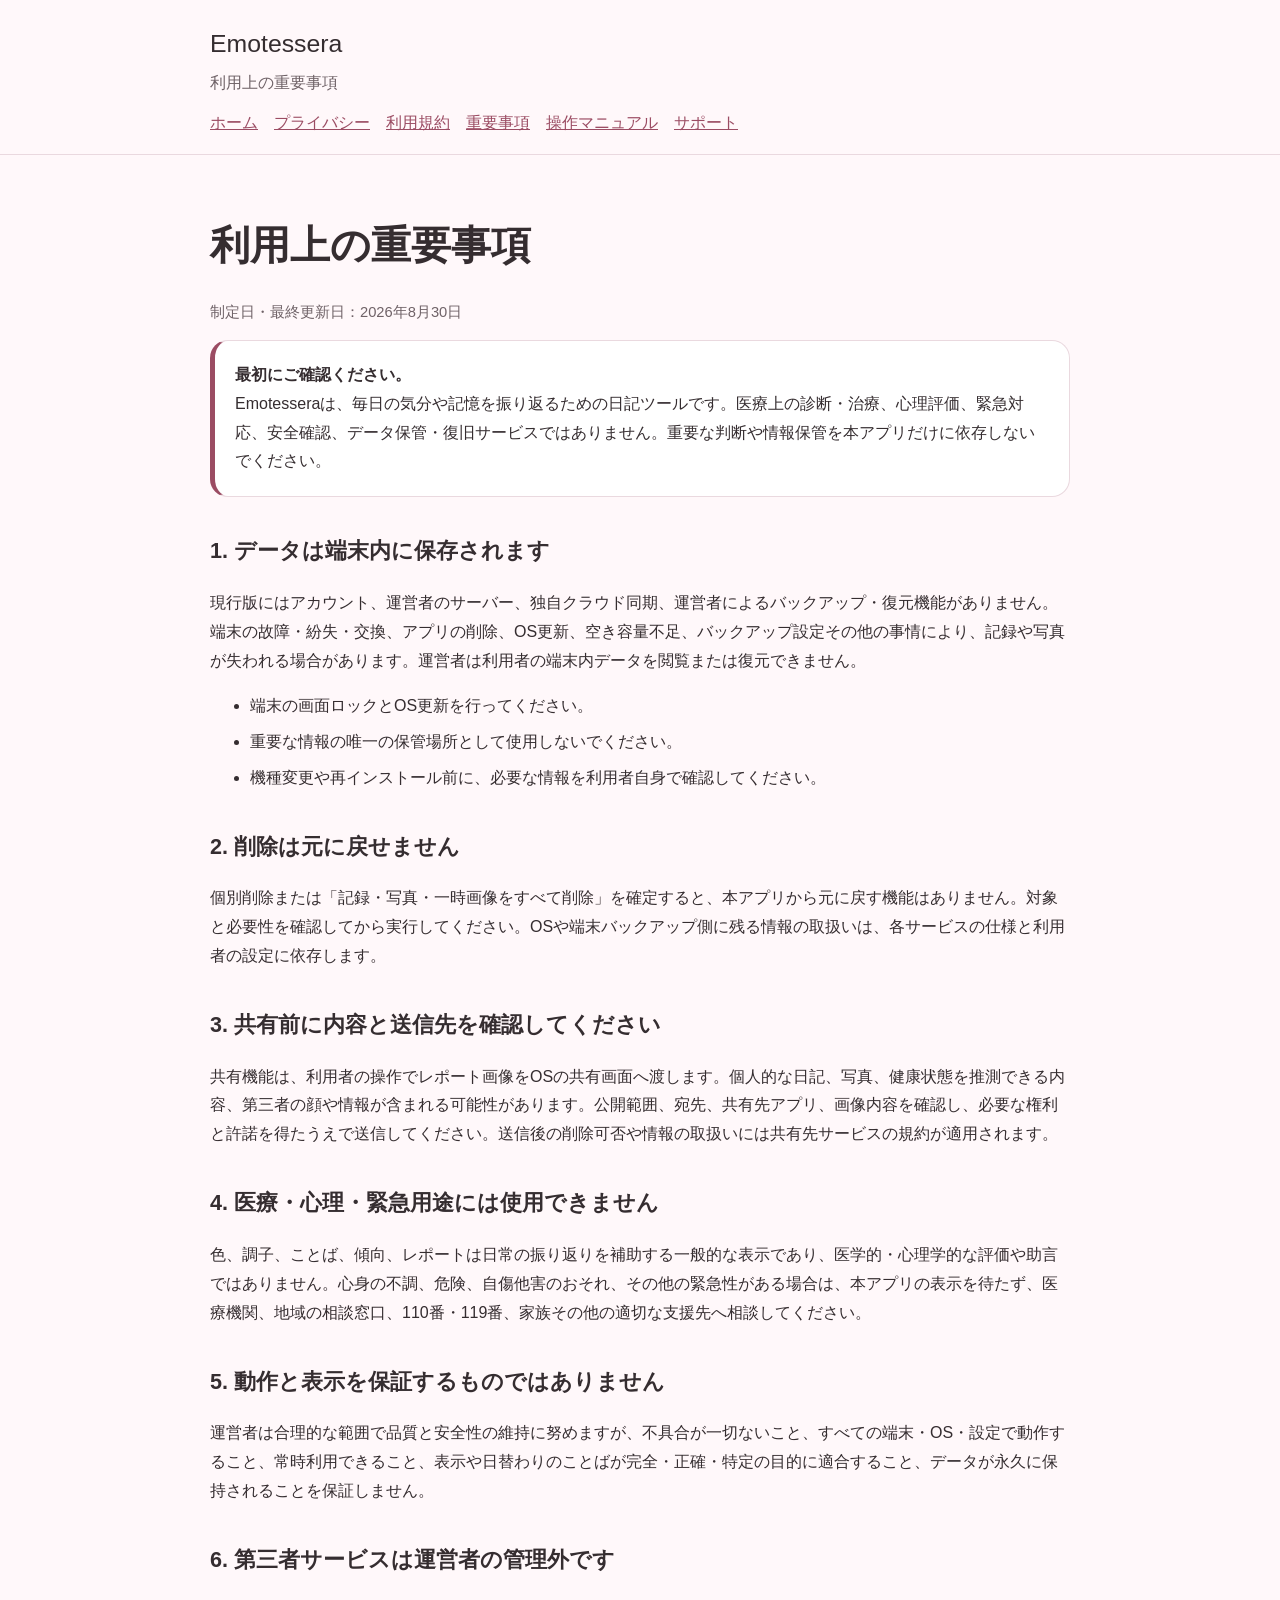
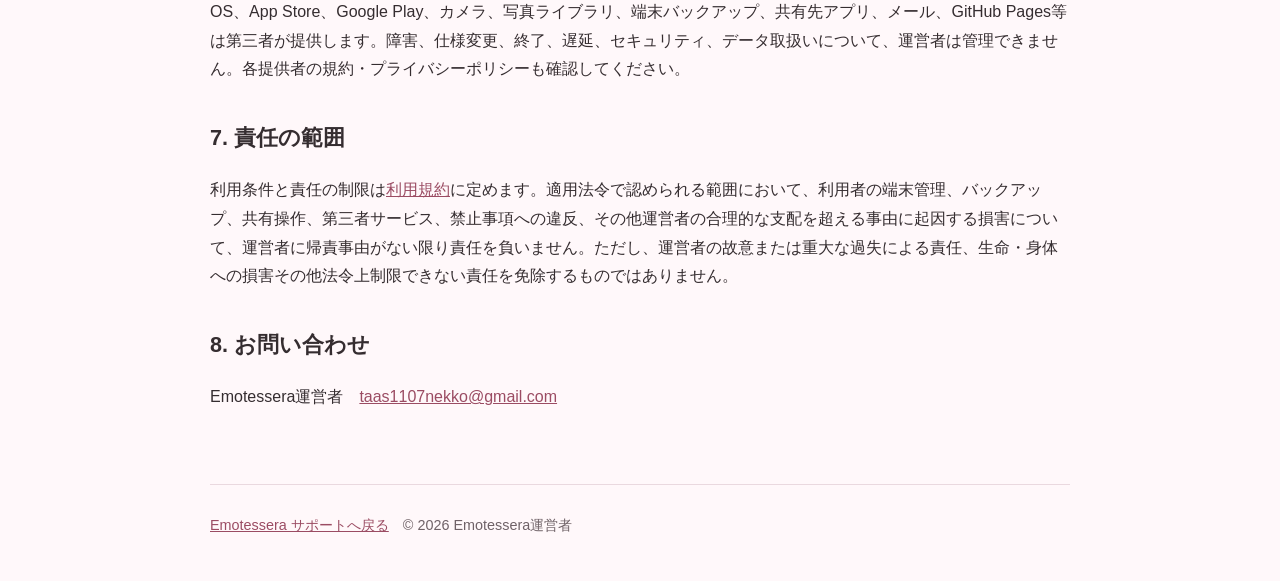
==== disclaimer.html @ ff627690 "docs: add important usage notices" ====
<!doctype html>
<html lang="ja">
<head><meta charset="utf-8"><meta name="viewport" content="width=device-width, initial-scale=1"><meta name="description" content="Emotessera 利用上の重要事項"><title>重要事項 | Emotessera</title><link rel="stylesheet" href="styles.css"></head>
<body>
  <header><div class="header-inner"><p class="brand">Emotessera</p><p class="tagline">利用上の重要事項</p><nav aria-label="主要メニュー"><a href="index.html">ホーム</a><a href="privacy.html">プライバシー</a><a href="terms.html">利用規約</a><a href="disclaimer.html">重要事項</a><a href="manual.html">操作マニュアル</a><a href="support.html">サポート</a></nav></div></header>
  <main>
    <h1>利用上の重要事項</h1><p class="meta">制定日・最終更新日：2026年8月30日</p>
    <div class="notice"><strong>最初にご確認ください。</strong><br>Emotesseraは、毎日の気分や記憶を振り返るための日記ツールです。医療上の診断・治療、心理評価、緊急対応、安全確認、データ保管・復旧サービスではありません。重要な判断や情報保管を本アプリだけに依存しないでください。</div>

    <h2>1. データは端末内に保存されます</h2>
    <p>現行版にはアカウント、運営者のサーバー、独自クラウド同期、運営者によるバックアップ・復元機能がありません。端末の故障・紛失・交換、アプリの削除、OS更新、空き容量不足、バックアップ設定その他の事情により、記録や写真が失われる場合があります。運営者は利用者の端末内データを閲覧または復元できません。</p>
    <ul><li>端末の画面ロックとOS更新を行ってください。</li><li>重要な情報の唯一の保管場所として使用しないでください。</li><li>機種変更や再インストール前に、必要な情報を利用者自身で確認してください。</li></ul>

    <h2>2. 削除は元に戻せません</h2>
    <p>個別削除または「記録・写真・一時画像をすべて削除」を確定すると、本アプリから元に戻す機能はありません。対象と必要性を確認してから実行してください。OSや端末バックアップ側に残る情報の取扱いは、各サービスの仕様と利用者の設定に依存します。</p>

    <h2>3. 共有前に内容と送信先を確認してください</h2>
    <p>共有機能は、利用者の操作でレポート画像をOSの共有画面へ渡します。個人的な日記、写真、健康状態を推測できる内容、第三者の顔や情報が含まれる可能性があります。公開範囲、宛先、共有先アプリ、画像内容を確認し、必要な権利と許諾を得たうえで送信してください。送信後の削除可否や情報の取扱いには共有先サービスの規約が適用されます。</p>

    <h2>4. 医療・心理・緊急用途には使用できません</h2>
    <p>色、調子、ことば、傾向、レポートは日常の振り返りを補助する一般的な表示であり、医学的・心理学的な評価や助言ではありません。心身の不調、危険、自傷他害のおそれ、その他の緊急性がある場合は、本アプリの表示を待たず、医療機関、地域の相談窓口、110番・119番、家族その他の適切な支援先へ相談してください。</p>

    <h2>5. 動作と表示を保証するものではありません</h2>
    <p>運営者は合理的な範囲で品質と安全性の維持に努めますが、不具合が一切ないこと、すべての端末・OS・設定で動作すること、常時利用できること、表示や日替わりのことばが完全・正確・特定の目的に適合すること、データが永久に保持されることを保証しません。</p>

    <h2>6. 第三者サービスは運営者の管理外です</h2>
    <p>OS、App Store、Google Play、カメラ、写真ライブラリ、端末バックアップ、共有先アプリ、メール、GitHub Pages等は第三者が提供します。障害、仕様変更、終了、遅延、セキュリティ、データ取扱いについて、運営者は管理できません。各提供者の規約・プライバシーポリシーも確認してください。</p>

    <h2>7. 責任の範囲</h2>
    <p>利用条件と責任の制限は<a href="terms.html">利用規約</a>に定めます。適用法令で認められる範囲において、利用者の端末管理、バックアップ、共有操作、第三者サービス、禁止事項への違反、その他運営者の合理的な支配を超える事由に起因する損害について、運営者に帰責事由がない限り責任を負いません。ただし、運営者の故意または重大な過失による責任、生命・身体への損害その他法令上制限できない責任を免除するものではありません。</p>

    <h2>8. お問い合わせ</h2>
    <p>Emotessera運営者　<a href="mailto:taas1107nekko@gmail.com?subject=Emotessera%E9%87%8D%E8%A6%81%E4%BA%8B%E9%A0%85%E3%81%AE%E3%81%8A%E5%95%8F%E3%81%84%E5%90%88%E3%82%8F%E3%81%9B">taas1107nekko@gmail.com</a></p>
  </main>
  <footer><a href="index.html">Emotessera サポートへ戻る</a>　© 2026 Emotessera運営者</footer>
</body></html>
---- styles.css ----
:root {
  color-scheme: light;
  --background: #fff8fa;
  --surface: #ffffff;
  --primary: #9b4c63;
  --primary-soft: #f9dce5;
  --text: #352d30;
  --muted: #6f6267;
  --border: #ead9df;
}

* { box-sizing: border-box; }

body {
  margin: 0;
  background: var(--background);
  color: var(--text);
  font-family: -apple-system, BlinkMacSystemFont, "Hiragino Sans", "Noto Sans JP", sans-serif;
  line-height: 1.8;
}

header {
  border-bottom: 1px solid var(--border);
  background: rgba(255, 248, 250, 0.96);
}

.header-inner, main, footer {
  width: min(100% - 32px, 860px);
  margin-inline: auto;
}

.header-inner { padding: 22px 0 16px; }
.brand { margin: 0; font-size: 1.55rem; }
.tagline { margin: 2px 0 12px; color: var(--muted); }

nav { display: flex; flex-wrap: wrap; gap: 8px 16px; }
nav a, a { color: var(--primary); }

main { padding: 36px 0 56px; }
h1 { font-size: clamp(1.8rem, 5vw, 2.5rem); line-height: 1.35; }
h2 { margin-top: 2.2rem; font-size: 1.35rem; }
h3 { margin-top: 1.6rem; font-size: 1.08rem; }

.lead, .notice, .card {
  padding: 20px;
  border: 1px solid var(--border);
  border-radius: 18px;
  background: var(--surface);
}

.notice { border-left: 5px solid var(--primary); }
.grid { display: grid; grid-template-columns: repeat(auto-fit, minmax(220px, 1fr)); gap: 16px; }
.card h2, .card h3 { margin-top: 0; }
li + li { margin-top: 0.45rem; }
.meta { color: var(--muted); font-size: 0.92rem; }

footer {
  padding: 28px 0 42px;
  border-top: 1px solid var(--border);
  color: var(--muted);
  font-size: 0.9rem;
}

@media (max-width: 480px) {
  .header-inner, main, footer { width: min(100% - 24px, 860px); }
  main { padding-top: 24px; }
  .lead, .notice, .card { padding: 16px; border-radius: 14px; }
}
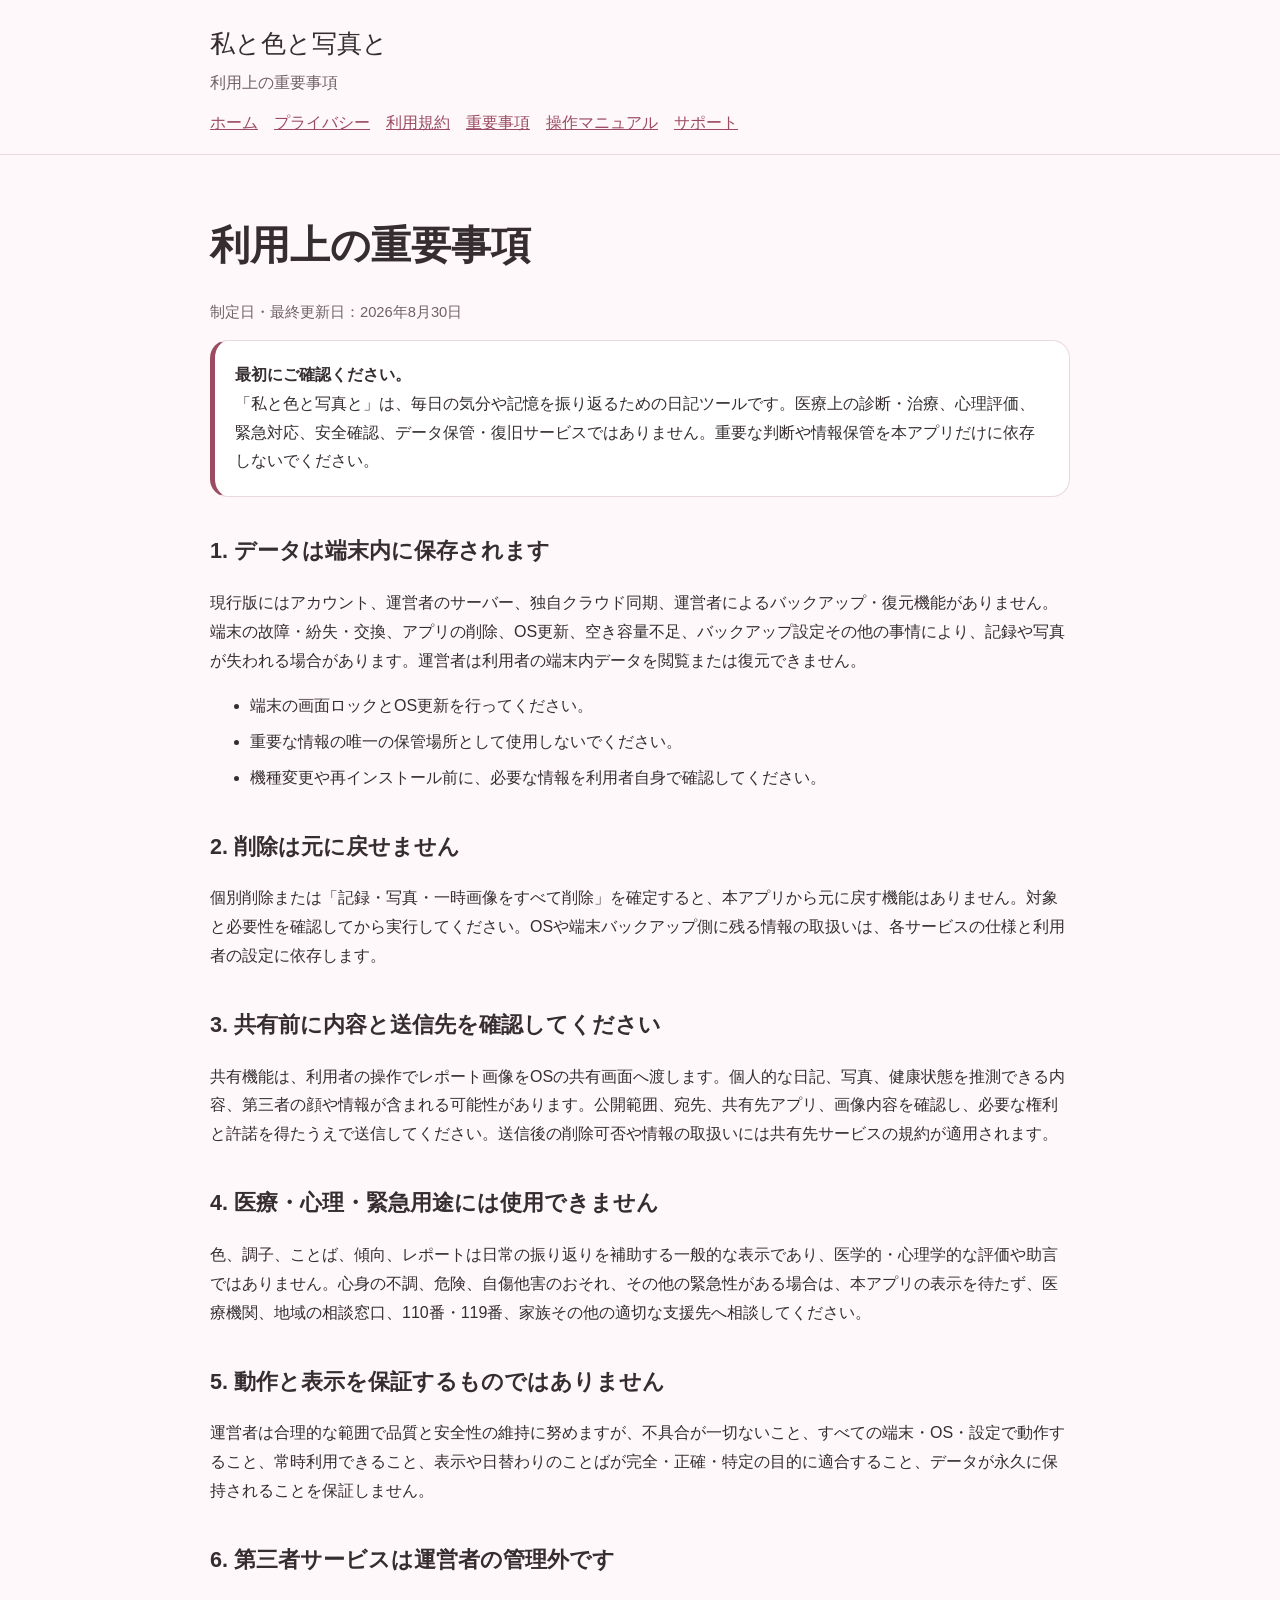
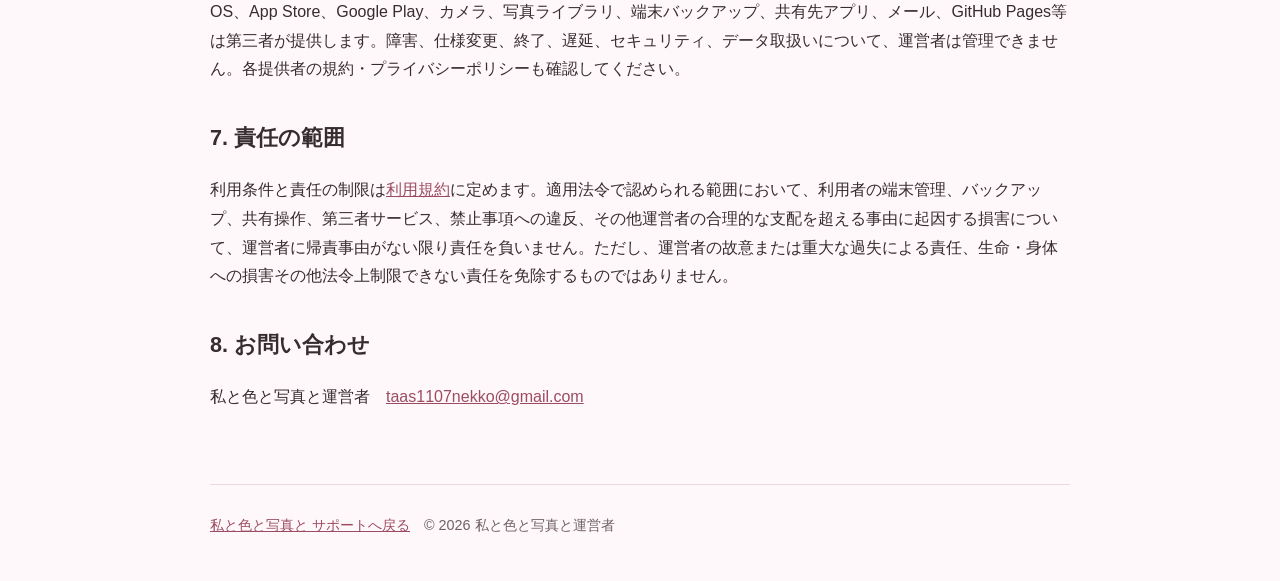
==== commit 575b516d: "Replace legacy app name across support pages" ====
--- a/disclaimer.html
+++ b/disclaimer.html
@@ -1,11 +1,11 @@
 <!doctype html>
 <html lang="ja">
-<head><meta charset="utf-8"><meta name="viewport" content="width=device-width, initial-scale=1"><meta name="description" content="Emotessera 利用上の重要事項"><title>重要事項 | Emotessera</title><link rel="stylesheet" href="styles.css"></head>
+<head><meta charset="utf-8"><meta name="viewport" content="width=device-width, initial-scale=1"><meta name="description" content="私と色と写真と 利用上の重要事項"><title>重要事項 | 私と色と写真と</title><link rel="stylesheet" href="styles.css"></head>
 <body>
-  <header><div class="header-inner"><p class="brand">Emotessera</p><p class="tagline">利用上の重要事項</p><nav aria-label="主要メニュー"><a href="index.html">ホーム</a><a href="privacy.html">プライバシー</a><a href="terms.html">利用規約</a><a href="disclaimer.html">重要事項</a><a href="manual.html">操作マニュアル</a><a href="support.html">サポート</a></nav></div></header>
+  <header><div class="header-inner"><p class="brand">私と色と写真と</p><p class="tagline">利用上の重要事項</p><nav aria-label="主要メニュー"><a href="index.html">ホーム</a><a href="privacy.html">プライバシー</a><a href="terms.html">利用規約</a><a href="disclaimer.html">重要事項</a><a href="manual.html">操作マニュアル</a><a href="support.html">サポート</a></nav></div></header>
   <main>
     <h1>利用上の重要事項</h1><p class="meta">制定日・最終更新日：2026年8月30日</p>
-    <div class="notice"><strong>最初にご確認ください。</strong><br>Emotesseraは、毎日の気分や記憶を振り返るための日記ツールです。医療上の診断・治療、心理評価、緊急対応、安全確認、データ保管・復旧サービスではありません。重要な判断や情報保管を本アプリだけに依存しないでください。</div>
+    <div class="notice"><strong>最初にご確認ください。</strong><br>「私と色と写真と」は、毎日の気分や記憶を振り返るための日記ツールです。医療上の診断・治療、心理評価、緊急対応、安全確認、データ保管・復旧サービスではありません。重要な判断や情報保管を本アプリだけに依存しないでください。</div>
 
     <h2>1. データは端末内に保存されます</h2>
     <p>現行版にはアカウント、運営者のサーバー、独自クラウド同期、運営者によるバックアップ・復元機能がありません。端末の故障・紛失・交換、アプリの削除、OS更新、空き容量不足、バックアップ設定その他の事情により、記録や写真が失われる場合があります。運営者は利用者の端末内データを閲覧または復元できません。</p>
@@ -30,7 +30,7 @@
     <p>利用条件と責任の制限は<a href="terms.html">利用規約</a>に定めます。適用法令で認められる範囲において、利用者の端末管理、バックアップ、共有操作、第三者サービス、禁止事項への違反、その他運営者の合理的な支配を超える事由に起因する損害について、運営者に帰責事由がない限り責任を負いません。ただし、運営者の故意または重大な過失による責任、生命・身体への損害その他法令上制限できない責任を免除するものではありません。</p>
 
     <h2>8. お問い合わせ</h2>
-    <p>Emotessera運営者　<a href="mailto:taas1107nekko@gmail.com?subject=Emotessera%E9%87%8D%E8%A6%81%E4%BA%8B%E9%A0%85%E3%81%AE%E3%81%8A%E5%95%8F%E3%81%84%E5%90%88%E3%82%8F%E3%81%9B">taas1107nekko@gmail.com</a></p>
+    <p>私と色と写真と運営者　<a href="mailto:taas1107nekko@gmail.com">taas1107nekko@gmail.com</a></p>
   </main>
-  <footer><a href="index.html">Emotessera サポートへ戻る</a>　© 2026 Emotessera運営者</footer>
+  <footer><a href="index.html">私と色と写真と サポートへ戻る</a>　© 2026 私と色と写真と運営者</footer>
 </body></html>
